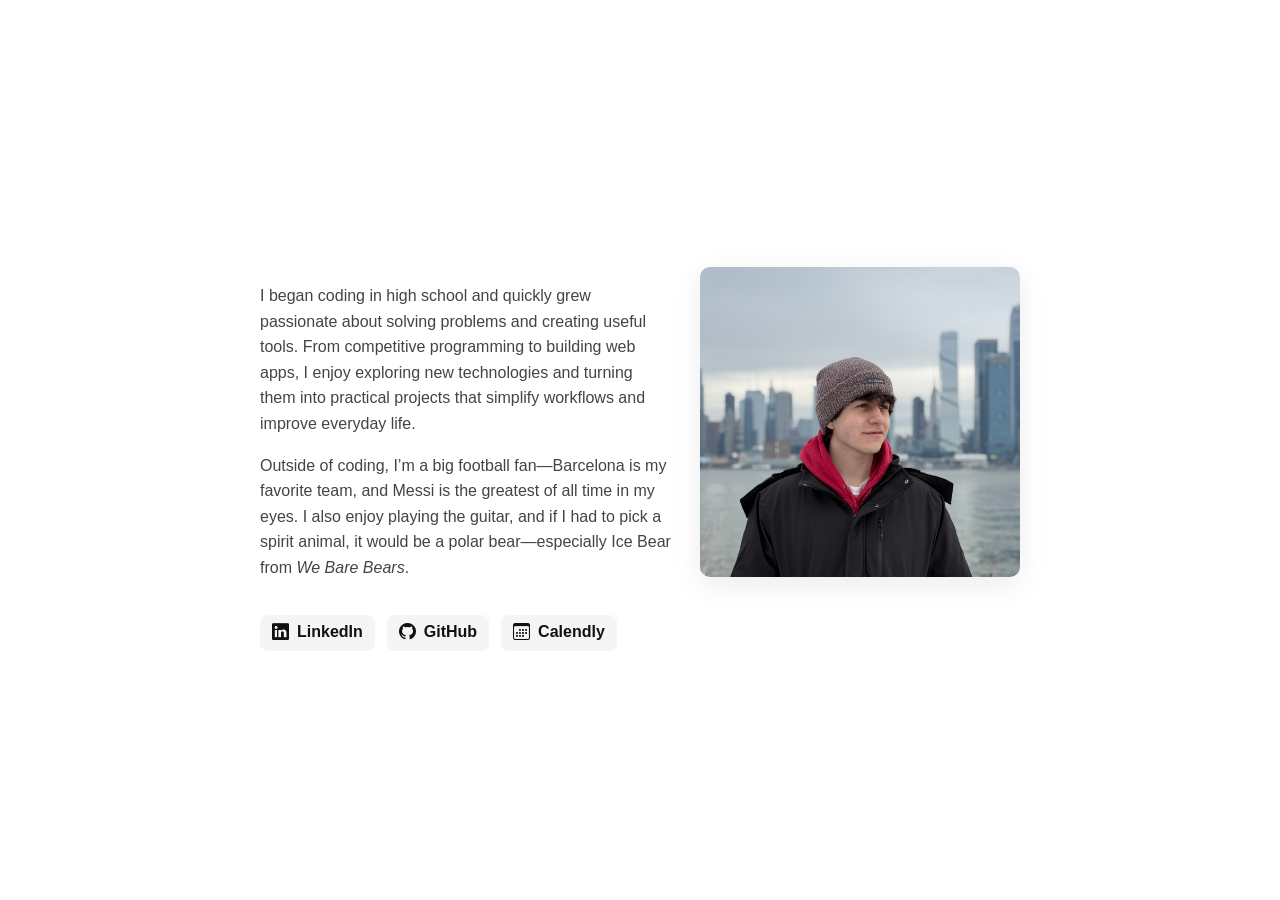
==== about.html @ c2dd0269 "Implement code changes to enhance functionality and improve performance" ====
<!DOCTYPE html>
<html lang="en">
  <head>
    <meta charset="utf-8" />
    <meta name="viewport" content="width=device-width, initial-scale=1" />
    <title>About — Zain Bilal</title>
    <link rel="stylesheet" href="style.css" />
    <!-- Bootstrap Icons CDN -->
    <link
      rel="stylesheet"
      href="https://cdn.jsdelivr.net/npm/bootstrap-icons@1.10.5/font/bootstrap-icons.css"
    />
    <style>
      /* Minimal isolated styles for the about page when opened standalone */
      body {
        margin: 0;
        font-family: "Poppins", sans-serif;
        background: #fff;
        color: #111;
        display: flex;
        align-items: center;
        justify-content: center;
        min-height: 100vh;
      }
      .about-shell {
        padding: 48px;
        max-width: 760px;
      }
      .about-grid {
        display: grid;
        grid-template-columns: 1fr 320px;
        grid-template-areas: "journey photo";
        gap: 28px;
        align-items: start;
        margin-top: 18px;
      }

      .about-journey {
        grid-area: journey;
      }
      .about-photo {
        grid-area: photo;
      }

      .about-journey h2 {
        margin: 0 0 8px 0;
        font-size: 1.35rem;
        font-family: "Playfair Display", serif;
      }

      .about-journey p {
        margin-bottom: 12px;
        color: #444;
      }

      .about-photo img {
        width: 100%;
        height: auto;
        border-radius: 10px;
        object-fit: cover;
        box-shadow: 0 8px 30px rgba(0, 0, 0, 0.08);
      }

      /* Fade-up animation */
      @keyframes fadeUp {
        from {
          opacity: 0;
          transform: translateY(10px);
        }
        to {
          opacity: 1;
          transform: translateY(0);
        }
      }

      .fade-up {
        opacity: 0;
        transform: translateY(10px);
      }

      .fade-up.is-visible {
        animation: fadeUp 620ms cubic-bezier(0.2, 0.8, 0.2, 1) both;
      }

      .about-contacts {
        margin-top: 22px;
        display: flex;
        gap: 12px;
      }

      .contact-link {
        display: inline-block;
        padding: 8px 12px;
        border-radius: 8px;
        background: #f5f5f7;
        color: #111;
        text-decoration: none;
        font-weight: 600;
      }

      .contact-link:hover {
        background: #e9e9eb;
      }
      .contact-link .bi {
        font-size: 1.05rem;
        margin-right: 8px;
        vertical-align: -0.08em;
      }
      h1 {
        font-family: "Playfair Display", serif;
        margin: 0 0 12px 0;
        font-size: 2.4rem;
      }
      p {
        color: #444;
        line-height: 1.6;
      }
      /* Mobile: stack photo above journey text */
      @media (max-width: 768px) {
        .about-shell {
          padding: 28px;
          max-width: 92%;
        }
        .about-grid {
          grid-template-columns: 1fr;
          grid-template-areas: "photo" "journey";
          gap: 16px;
        }
        .about-photo {
          display: flex;
          justify-content: center;
        }
        .about-photo img {
          max-width: 320px;
          margin: 0 auto;
        }
      }
    </style>
  </head>
  <body>
    <div class="about-shell">
      <div class="about-grid">
        <div class="about-journey">
          <p>
            I began coding in high school and quickly grew passionate about
            solving problems and creating useful tools. From competitive
            programming to building web apps, I enjoy exploring new technologies
            and turning them into practical projects that simplify workflows and
            improve everyday life.
          </p>
          <p>
            Outside of coding, I’m a big football fan—Barcelona is my favorite
            team, and Messi is the greatest of all time in my eyes. I also enjoy
            playing the guitar, and if I had to pick a spirit animal, it would
            be a polar bear—especially Ice Bear from <em>We Bare Bears</em>.
          </p>
        </div>
        <div class="about-photo fade-up">
          <!-- Replace src with your actual photo -->
          <img src="me.jpeg" alt="Zain Bilal" />
        </div>
      </div>

      <div class="about-contacts">
        <a
          href="https://www.linkedin.com/in/zain-h-bilal"
          target="_blank"
          rel="noopener"
          class="contact-link"
          ><i class="bi bi-linkedin"></i>LinkedIn</a
        >
        <a
          href="https://github.com/zainbilalh/"
          target="_blank"
          rel="noopener"
          class="contact-link"
          ><i class="bi bi-github"></i>GitHub</a
        >
        <a
          href="https://calendly.com/zb98-cornell/new-meeting"
          target="_blank"
          rel="noopener"
          class="contact-link"
          ><i class="bi bi-calendar3"></i>Calendly</a
        >
      </div>
      <script>
        // Stagger reveal when the page (or iframe) loads
        document.addEventListener("DOMContentLoaded", () => {
          const targets = document.querySelectorAll(".fade-up");
          targets.forEach((el, i) => {
            setTimeout(() => el.classList.add("is-visible"), i * 160 + 120);
          });
        });
      </script>
    </div>
  </body>
</html>
---- style.css ----
html {
  background-color: #f5f5f7; /* A clean, light base color */
  background-image: 
    /* Large, soft pink glow */ radial-gradient(
      circle at 95% 5%,
      hsla(339, 86%, 72%, 0.878) 0%,
      transparent 10%
    ),
    /* Smaller, brighter coral highlight */
      radial-gradient(
        circle at 95% 6%,
        hsla(10, 100%, 50%, 0.823) 0%,
        transparent 20%
      ),
    /* Large, soft pink glow */
      radial-gradient(
        circle at 85% 10%,
        hsla(280, 86%, 72%, 0.878) 0%,
        transparent 10%
      ),
    /* Soft, warm white highlight */
      radial-gradient(
        circle at 95% 5%,
        hsla(30, 93%, 52%, 0.8) 0%,
        transparent 20%
      );
  background-repeat: no-repeat;
}

/* General Body and Font Styling */
body {
  margin: 0;
  font-family: "Poppins", sans-serif;
  color: #1d1d1f; /* A dark gray for better readability on a light background */
}

/* Top-right navbar button */
.top-nav {
  /* now part of normal flow so it scrolls away with the page */
  display: flex;
  justify-content: flex-end;
  padding: 28px 6% 18px 10%; /* move content slightly further right by reducing right padding */
  box-sizing: border-box;
  position: relative;
  z-index: 10; /* still above base content but not fixed */
}

.nav-button {
  background: transparent;
  border: none;
  font-family: "Poppins", sans-serif;
  font-weight: 600;
  font-size: 1rem;
  color: #1d1d1f;
  padding: 8px 12px;
  cursor: pointer;
  border-radius: 6px;
  transition: background-color 0.18s ease, transform 0.1s ease;
}

.nav-button:hover {
  background-color: rgba(29, 29, 31, 0.06);
}

.nav-button:active {
  transform: translateY(1px);
}

/* Small inline popover under the About button */
.about-pop {
  position: absolute;
  top: 70px; /* nudged down to remain under the button */
  right: 6%;
  width: 280px;
  background: #ffffff;
  border-radius: 8px;
  box-shadow: 0 8px 30px rgba(17, 17, 17, 0.15);
  padding: 12px 14px;
  color: #333;
  font-size: 0.95rem;
  display: none;
}

.about-pop[aria-hidden="false"] {
  display: block;
}

.about-pop p {
  margin: 0;
  line-height: 1.4;
}

/* Modal styles (page-styled modal that looks like a new page) */
.modal {
  position: fixed;
  inset: 0;
  display: none; /* shown via JS */
  align-items: center;
  justify-content: center;
  z-index: 1500;
}

.modal[aria-hidden="false"] {
  display: flex;
}

.modal-backdrop {
  position: absolute;
  inset: 0;
  background: rgba(13, 13, 13, 0.55);
  backdrop-filter: blur(4px) saturate(1.05);
}

.modal-panel {
  position: relative;
  width: min(1100px, 95%);
  height: min(85vh, 900px);
  background: #ffffff;
  border-radius: 12px;
  box-shadow: 0 20px 60px rgba(17, 17, 17, 0.35);
  overflow: hidden;
  transform: translateY(18px) scale(0.96);
  opacity: 0;
  transform-origin: center center;
  transition: transform 260ms cubic-bezier(0.2, 0.8, 0.2, 1), opacity 220ms ease;
  z-index: 2;
  display: flex;
  flex-direction: column;
}

.modal[aria-hidden="false"] .modal-panel {
  transform: translateY(0) scale(1);
  opacity: 1;
}

.modal-close {
  position: absolute;
  top: 12px;
  right: 12px;
  border: none;
  background: transparent;
  font-size: 1.1rem;
  cursor: pointer;
  padding: 8px;
}

.modal-panel iframe {
  border: 0;
  width: 100%;
  height: 100%;
  display: block;
}

/* Custom text highlight color */
::selection {
  background-color: #1d1d1f; /* Black background */
  color: #ffffff; /* White text */
}

/* Hero Section (Takes up the full screen) */
.hero-section {
  display: flex;
  align-items: center;
  justify-content: flex-start; /* Aligns content to the left */
  min-height: 100vh;
  margin-top: -40px; /* nudge the hero section up slightly on desktop */
  padding: 0 10%; /* Adds horizontal padding */
  box-sizing: border-box;
}

.intro-content h1 {
  font-family: "Playfair Display", serif;
  font-size: 5.5rem;
  font-weight: 700;
  margin: 0;
  line-height: 1.2;
  color: #1d1d1f;
}

.intro-content h2 {
  font-family: "Playfair Display", serif;
  font-size: 4.5rem;
  font-weight: 400;
  font-style: italic;
  margin: 0.5rem 0 1.5rem 0;
  color: #000000;
}

.intro-content p {
  font-size: 1.1rem;
  font-weight: 400;
  max-width: 550px;
  line-height: 1.6;
  color: #636363;
}

/* Horizontal line divider */
.section-divider {
  width: 60%;
  margin: 0 auto;
  border: 0;
  border-top: 1px solid #535050;
}

/* Projects Section */
.projects-section {
  padding: 4rem 10%;
  background: transparent;
}

.project-grid {
  display: grid;
  grid-template-columns: 1fr;
  gap: 8rem; /* Increased gap between projects */
  max-width: 900px;
  margin: 0 auto;
}

/* ✨ Project Item Styling - No card, just content */
.project-item {
  display: flex;
  align-items: center; /* Vertically align text and image */
}

.project-content-left {
  flex: 1.7;
  padding-right: 6rem;
  display: flex;
  flex-direction: column;
}

.project-content-left h3 {
  font-family: "Playfair Display", serif;
  font-size: 2rem;
  font-weight: 700;
  margin: 0 0 1rem 0;
  line-height: 1.3;
  text-shadow: 0 1px 3px rgba(0, 0, 0, 0.1); /* Subtle shadow for readability */
}

.project-content-left p {
  font-size: 0.95rem;
  line-height: 1.6;
  color: #525252;
  margin-top: 1rem;
  text-shadow: 0 1px 2px rgba(255, 255, 255, 0.5); /* Subtle shadow for readability */
}

.project-meta {
  display: flex;
  align-items: center;
  margin: 1.5rem 0;
}

.meta-line-left,
.meta-line-right {
  flex: 1;
  border: none;
  border-top: 1px solid #d1d1d1;
  margin: 0 0.8rem;
}

.project-number {
  font-size: 1.1rem;
  font-weight: 600;
  color: #888;
  flex-shrink: 0;
}

.project-content-right {
  flex: 1;
  display: flex;
  align-items: center;
  justify-content: center;
}

.project-content-right img {
  max-width: 100%;
  height: auto;
  display: block;
  transition: transform 0.3s ease, box-shadow 0.3s ease;
  outline: none; /* ✨ REMOVES THE BLUE OUTLINE ON CLICK */
}

.project-content-right:hover img {
  transform: translateY(-8px) scale(1.03); /* Hover effect for the image */
}

/* Responsive Design for smaller screens */
@media (max-width: 768px) {
  .hero-section {
    justify-content: center;
    text-align: center;
    min-height: 80vh;
    margin-top: -20px; /* smaller upward nudge on mobile */
  }

  .intro-content h1 {
    font-size: 4rem;
  }

  .intro-content h2 {
    font-size: 2.5rem;
  }

  .intro-content p {
    margin-left: auto;
    margin-right: auto;
  }

  .projects-section {
    padding: 4rem 5%;
  }

  .project-item {
    flex-direction: column; /* Stack content vertically */
    gap: 2rem; /* Add space between text and image */
  }

  .project-content-left {
    padding-right: 0;
    text-align: center; /* Center text on mobile */
  }

  .project-content-right {
    width: 100%;
    max-width: 300px; /* Caps the image size to prevent it from being too large */
    margin: 0 auto; /* Centers the image container */
  }

  /* ✨ FIX 2: Forces the container to have a smartphone aspect ratio */
  .coming-soon-container {
    aspect-ratio: 9 / 19.5;
  }
}
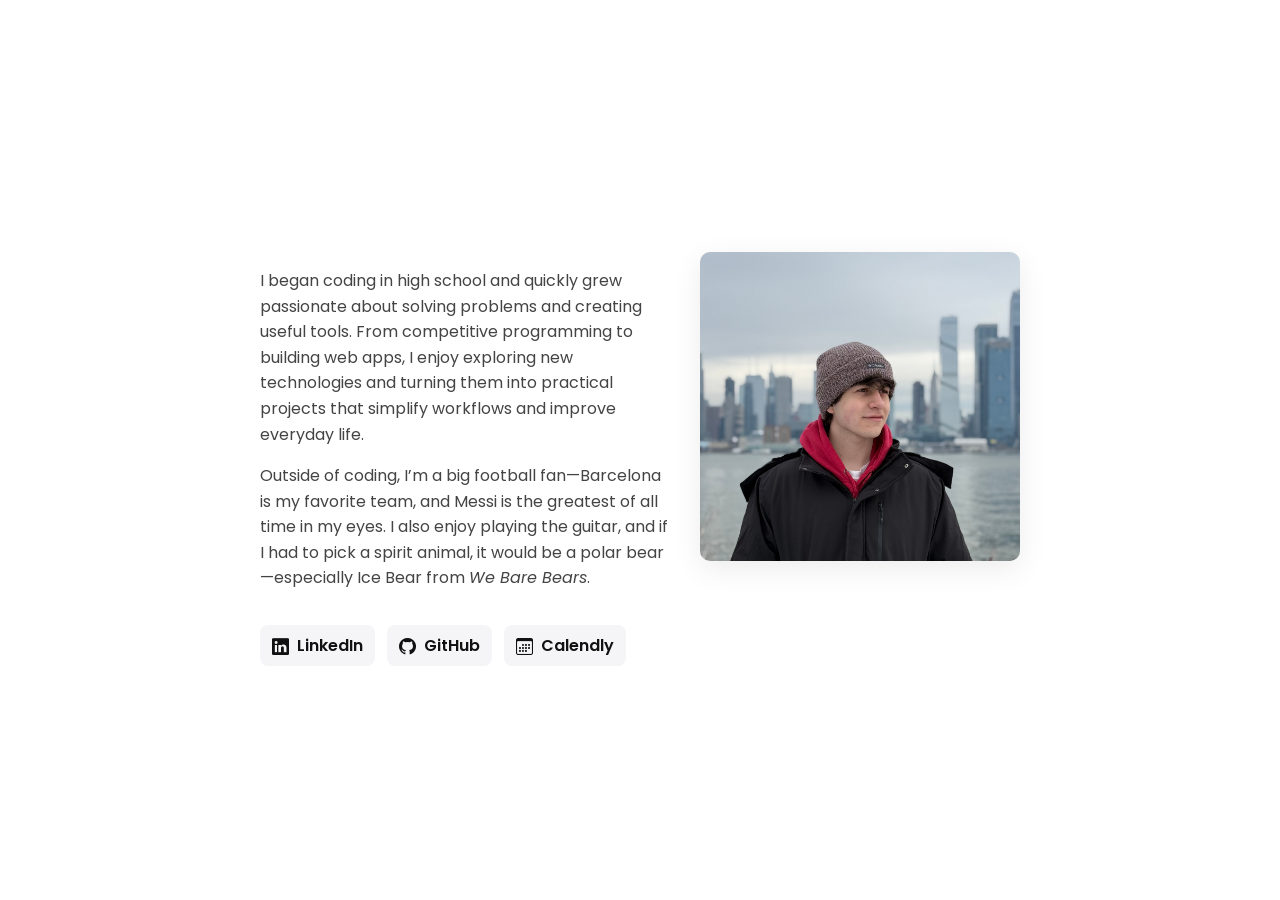
==== commit 93f7b111: "fixed fonts" ====
--- a/about.html
+++ b/about.html
@@ -5,6 +5,10 @@
     <meta name="viewport" content="width=device-width, initial-scale=1" />
     <title>About — Zain Bilal</title>
     <link rel="stylesheet" href="style.css" />
+    <link
+      href="https://fonts.googleapis.com/css2?family=Playfair+Display:ital,wght@0,700;1,400&family=Poppins:wght@400;600&display=swap"
+      rel="stylesheet"
+    />
     <!-- Bootstrap Icons CDN -->
     <link
       rel="stylesheet"
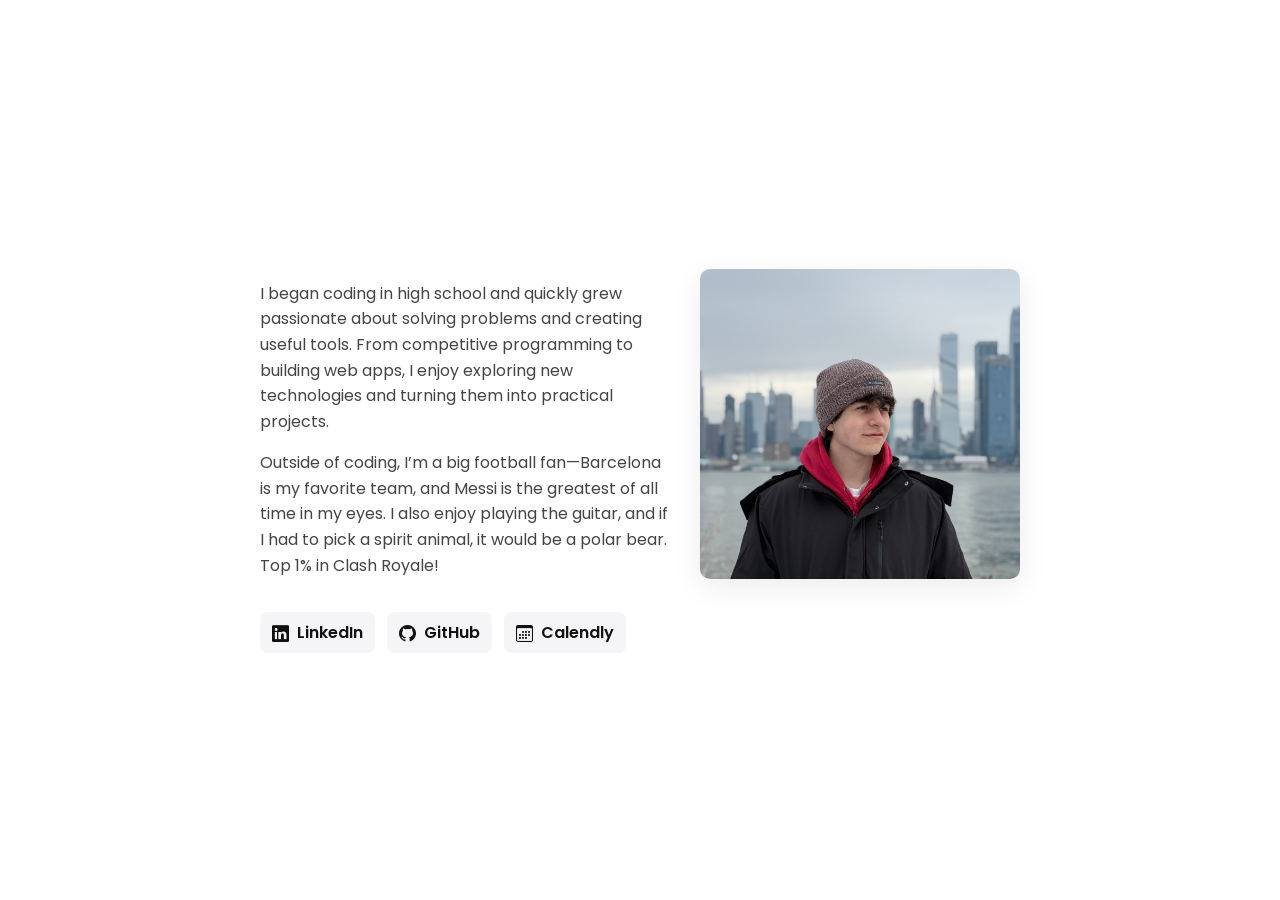
==== commit 8db29a84: "Update about page layout and enhance text clarity in CSS" ====
--- a/about.html
+++ b/about.html
@@ -4,7 +4,7 @@
     <meta charset="utf-8" />
     <meta name="viewport" content="width=device-width, initial-scale=1" />
     <title>About — Zain Bilal</title>
-    <link rel="stylesheet" href="style.css" />
+    <link rel="stylesheet" href="./style.css" />
     <link
       href="https://fonts.googleapis.com/css2?family=Playfair+Display:ital,wght@0,700;1,400&family=Poppins:wght@400;600&display=swap"
       rel="stylesheet"
@@ -35,7 +35,7 @@
         grid-template-columns: 1fr 320px;
         grid-template-areas: "journey photo";
         gap: 28px;
-        align-items: start;
+        align-items: center;
         margin-top: 18px;
       }
 
@@ -149,14 +149,13 @@
             I began coding in high school and quickly grew passionate about
             solving problems and creating useful tools. From competitive
             programming to building web apps, I enjoy exploring new technologies
-            and turning them into practical projects that simplify workflows and
-            improve everyday life.
+            and turning them into practical projects.
           </p>
           <p>
             Outside of coding, I’m a big football fan—Barcelona is my favorite
             team, and Messi is the greatest of all time in my eyes. I also enjoy
             playing the guitar, and if I had to pick a spirit animal, it would
-            be a polar bear—especially Ice Bear from <em>We Bare Bears</em>.
+            be a polar bear. Top 1% in Clash Royale!
           </p>
         </div>
         <div class="about-photo fade-up">
--- a/style.css
+++ b/style.css
@@ -288,6 +288,9 @@
 
 /* Responsive Design for smaller screens */
 @media (max-width: 768px) {
+  .hero-section .intro-content p {
+    color: #000000;
+  }
   .hero-section {
     justify-content: center;
     text-align: center;
